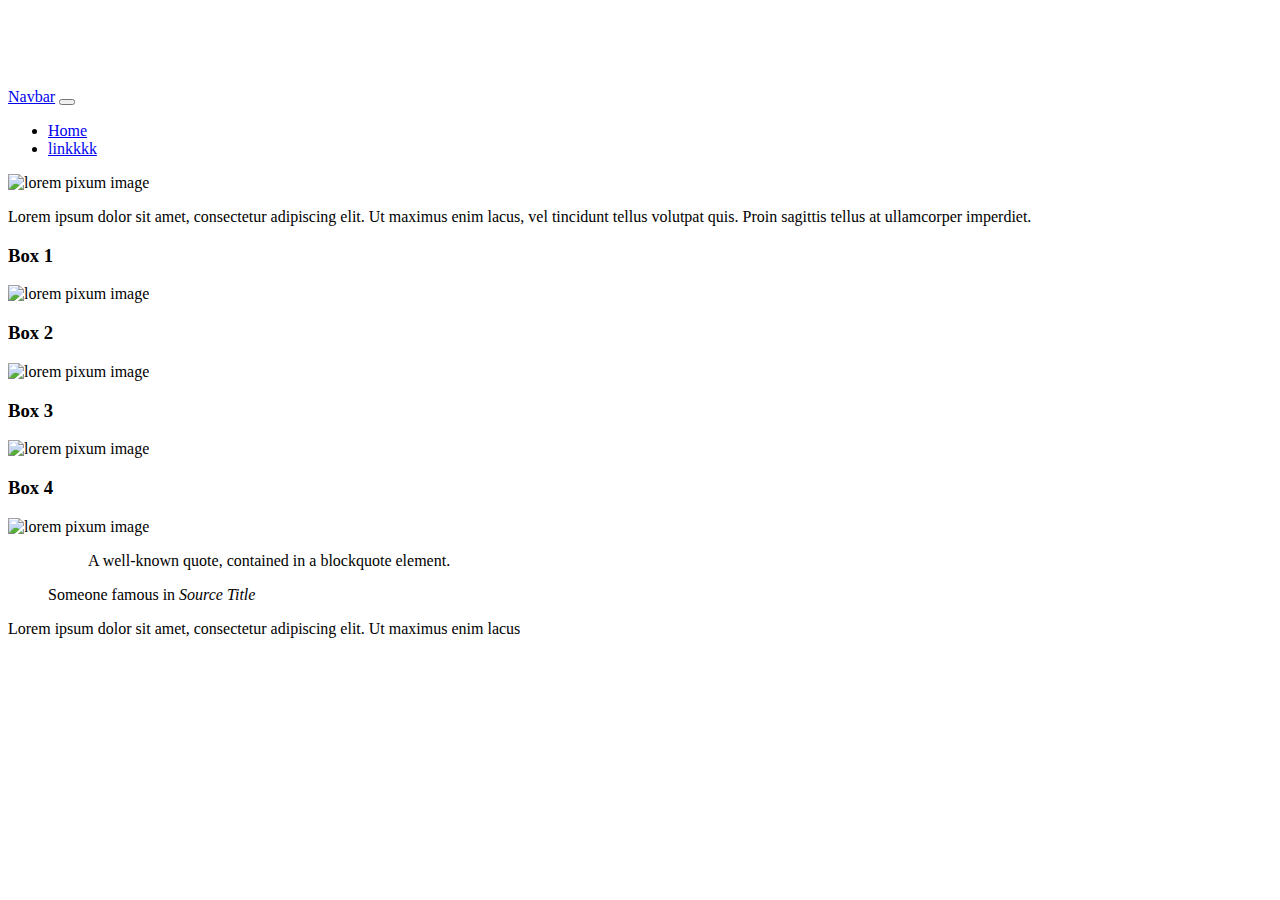
==== index.html @ 502d88e8 "chaned" ====
<!doctype html>
<html lang="en">

<head>
  <meta charset="utf-8">
  <meta name="viewport" content="width=device-width, initial-scale=1">
  <meta name="description" content="">
  <meta name="author" content="Mark Otto, Jacob Thornton, and Bootstrap contributors">
  <meta name="generator" content="Hugo 0.80.0">
  <title>Starter Template · Bootstrap v5.1.3</title>

  <!-- Bootstrap core CSS from a CDN, you will need to be online for this to work -->
 <link rel="stylesheet" href="https://cdn.jsdelivr.net/npm/bootstrap@5.1.3/dist/css/bootstrap.min.css" integrity="sha384-1BmE4kWBq78iYhFldvKuhfTAU6auU8tT94WrHftjDbrCEXSU1oBoqyl2QvZ6jIW3" crossorigin="anonymous">

    <style>
      body {
        padding: 5rem 0 7rem 0;
      }
    </style>

</head>

<body>

  <nav class="navbar navbar-expand-md navbar-dark bg-dark fixed-top">

    <!-- Nav -->
  <div class="container-fluid">

      <a class="navbar-brand" href="#">Navbar</a>
      <button class="navbar-toggler" type="button" data-bs-toggle="collapse" data-bs-target="#navbarsExampleDefault"
        aria-controls="navbarsExampleDefault" aria-expanded="false" aria-label="Toggle navigation">
        <span class="navbar-toggler-icon"></span>
      </button>

      <div class="collapse navbar-collapse" id="navbarsExampleDefault">
        <ul class="navbar-nav me-auto mb-2 mb-md-0">
          <li class="nav-item">
            <a class="nav-link active" aria-current="page" href="#">Home</a>
          </li>
          <li class="nav-item">
            <a class="nav-link active" aria-current="page" href="#">linkkkk</a>
          </li>
        </ul>
      </div>
    </div>

  </nav>

  <!-- Main -->
  <main class="container">

    <!-- Header -->
    <header class="row">
      <div class="col-12 col-md-6">
        <img src="https://picsum.photos/1280/500" alt="lorem pixum image" class="img-fluid"/>
      </div>
      <div class="col-12 col-md-6">
        <p class="pt-3">
          Lorem ipsum dolor sit amet, consectetur adipiscing elit. Ut maximus enim lacus, vel tincidunt tellus volutpat
          quis. Proin sagittis tellus at ullamcorper imperdiet.
        </p>
      </div>
    </header>

    <!-- Boxes section -->
    <section class="row">
      <div class="col-6 col-md-4 col-lg-3">
        <h3>Box 1</h3>
        <img src="https://picsum.photos/300/300?random=1" alt="lorem pixum image" class="img-fluid"/>
      </div>
      <div class="col-6 col-md-4 col-lg-3">
        <h3>Box 2</h3>
        <img src="https://picsum.photos/300/300?random=2" alt="lorem pixum image" class="img-fluid" />
      </div>
      <div class="col-6 col-md-4 col-lg-3">
        <h3>Box 3</h3>
        <img src="https://picsum.photos/300/300?random=3" alt="lorem pixum image"class="img-fluid" />
      </div>
      <div class="col-6 col-md-4 d-md-none col-lg-3 d-lg-block">
        <h3>Box 4</h3>
        <img src="https://picsum.photos/300/300?random=4" alt="lorem pixum image"class="img-fluid" />
      </div>
    </section>

    <figure class="text-center">
      <blockquote class="blockquote pt-4">
        <p>A well-known quote, contained in a blockquote element.</p>
      </blockquote>
      <figcaption class="blockquote-footer">
        Someone famous in <cite title="Source Title">Source Title</cite>
      </figcaption>
    </figure>

  </main>

  <!-- Footer -->
  <footer class="container-fluid pb-4 pt-4 fixed-bottom bg-light text-center">
    <p>Lorem ipsum dolor sit amet, consectetur adipiscing elit. Ut maximus enim lacus</p>
  </footer>

  <!-- bootstrap js bundle from a CDN, you will need to be online for this to work -->
  <script src="https://cdn.jsdelivr.net/npm/bootstrap@5.1.3/dist/js/bootstrap.min.js" integrity="sha384-QJHtvGhmr9XOIpI6YVutG+2QOK9T+ZnN4kzFN1RtK3zEFEIsxhlmWl5/YESvpZ13" crossorigin="anonymous"></script>


  
</body>

</html>
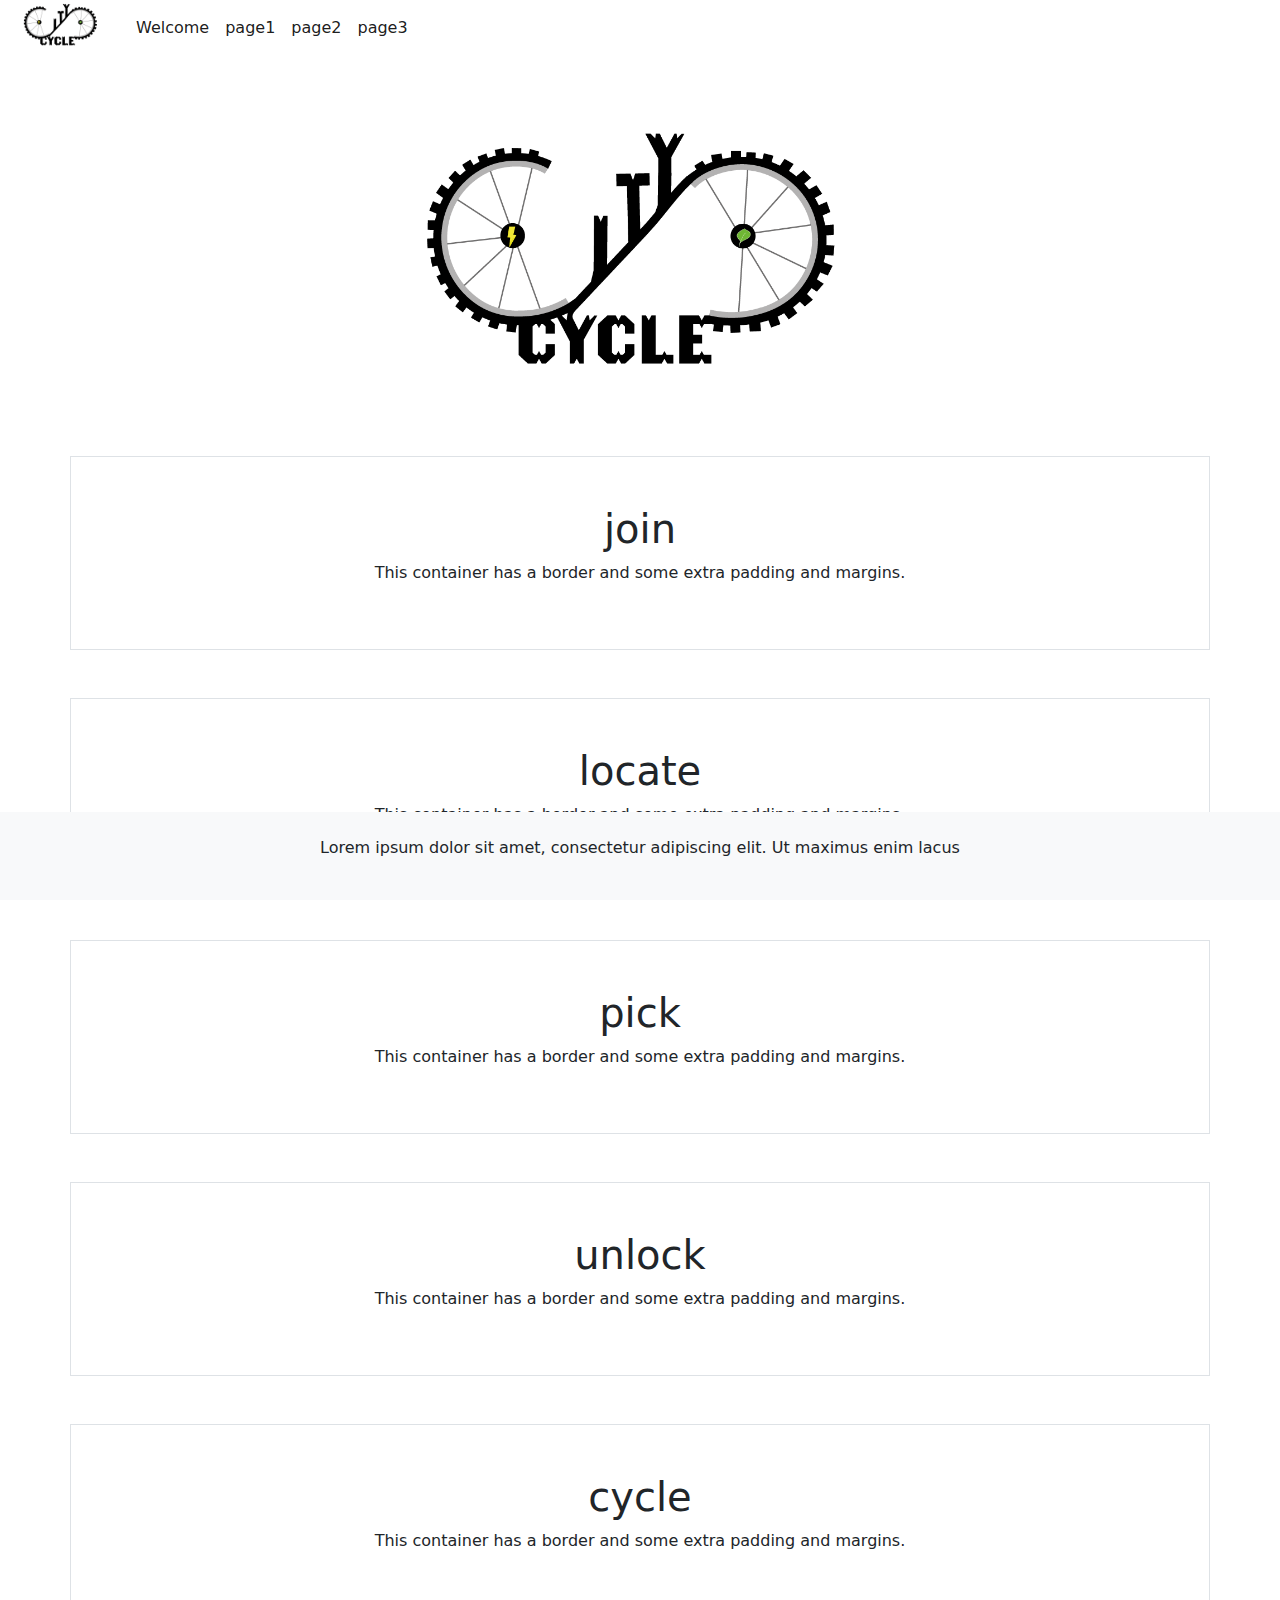
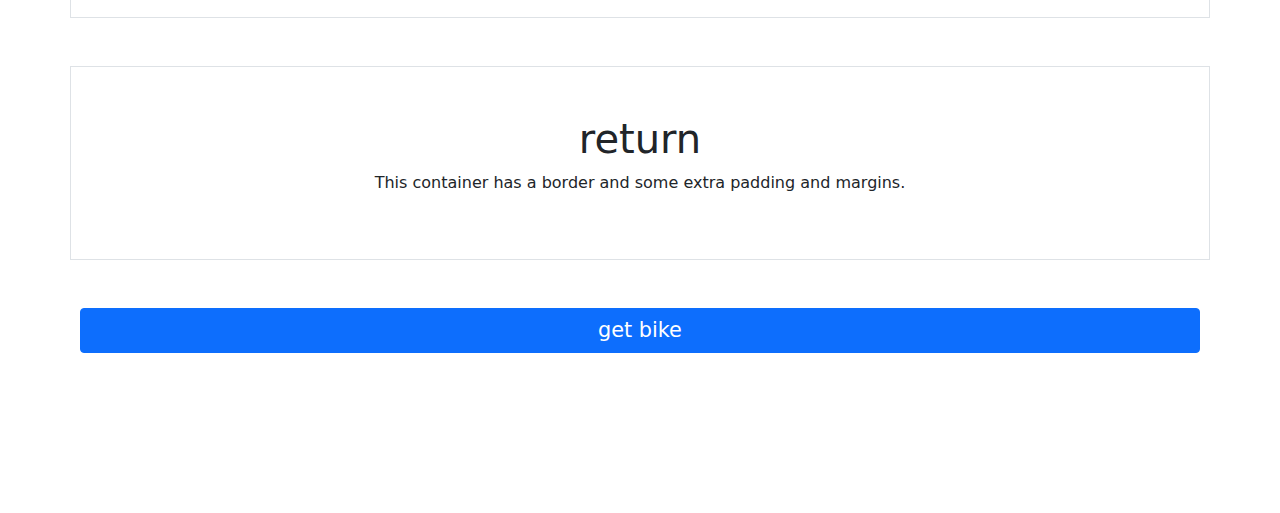
==== commit 5627d35b: "add title" ====
--- a/index.html
+++ b/index.html
@@ -4,94 +4,94 @@
 <head>
   <meta charset="utf-8">
   <meta name="viewport" content="width=device-width, initial-scale=1">
+  <link rel="stylesheet" href="styles.css" />
+  <link rel="stylesheet" href="bootstrap.css" />
+  <script src="bootstrap.js"> </script>
   <meta name="description" content="">
   <meta name="author" content="Mark Otto, Jacob Thornton, and Bootstrap contributors">
   <meta name="generator" content="Hugo 0.80.0">
-  <title>Starter Template · Bootstrap v5.1.3</title>
 
-  <!-- Bootstrap core CSS from a CDN, you will need to be online for this to work -->
- <link rel="stylesheet" href="https://cdn.jsdelivr.net/npm/bootstrap@5.1.3/dist/css/bootstrap.min.css" integrity="sha384-1BmE4kWBq78iYhFldvKuhfTAU6auU8tT94WrHftjDbrCEXSU1oBoqyl2QvZ6jIW3" crossorigin="anonymous">
-
-    <style>
-      body {
-        padding: 5rem 0 7rem 0;
-      }
-    </style>
+  <title>city cycle</title>
 
 </head>
 
 <body>
+  <header>
 
-  <nav class="navbar navbar-expand-md navbar-dark bg-dark fixed-top">
+    <nav class="navbar navbar-expand-md navbar-light bg-white  fixed-top">
 
-    <!-- Nav -->
-  <div class="container-fluid">
+      <!-- Nav -->
+      <div class="container-fluid">
 
-      <a class="navbar-brand" href="#">Navbar</a>
-      <button class="navbar-toggler" type="button" data-bs-toggle="collapse" data-bs-target="#navbarsExampleDefault"
-        aria-controls="navbarsExampleDefault" aria-expanded="false" aria-label="Toggle navigation">
-        <span class="navbar-toggler-icon"></span>
-      </button>
+        <a class="navbar-brand" href="#"><img class="logo" src="images/logo.png"></a>
+        <button class="navbar-toggler" type="button" data-bs-toggle="collapse" data-bs-target="#navbarsExampleDefault"
+          aria-controls="navbarsExampleDefault" aria-expanded="false" aria-label="Toggle navigation">
+          <span class="navbar-toggler-icon"></span>
+        </button>
 
-      <div class="collapse navbar-collapse" id="navbarsExampleDefault">
-        <ul class="navbar-nav me-auto mb-2 mb-md-0">
-          <li class="nav-item">
-            <a class="nav-link active" aria-current="page" href="#">Home</a>
-          </li>
-          <li class="nav-item">
-            <a class="nav-link active" aria-current="page" href="#">linkkkk</a>
-          </li>
-        </ul>
+        <div class="collapse navbar-collapse" id="navbarsExampleDefault">
+          <ul class="navbar-nav me-auto mb-2 mb-md-0">
+            <li class="nav-item">
+              <a class="nav-link active" aria-current="page" href="index.html">Welcome</a>
+            </li>
+            <li class="nav-item">
+              <a class="nav-link active" aria-current="page" href="page1.html">page1</a>
+            </li>
+            <li class="nav-item">
+              <a class="nav-link active" aria-current="page" href="page2.html">page2</a>
+            </li>
+            <li class="nav-item">
+              <a class="nav-link active" aria-current="page" href="page3.html">page3</a>
+            </li>
+          </ul>
+        </div>
       </div>
+
+    </nav>
+  </header>
+  <!-- Main -->
+  <main>
+
+
+
+    <div class="container">
+      <img class="logoimg" src="images/logo.png"> </img>
+    </div>
+    
+    <div class="container p-5 my-5 border">
+      <h1 class="text-center ">join</h1>
+      <p class="text-center ">This container has a border and some extra padding and margins.</p>
     </div>
 
-  </nav>
+    <div class="container p-5 my-5 border">
+      <h1 class="text-center ">locate</h1>
+      <p class="text-center ">This container has a border and some extra padding and margins.</p>
+    </div>
 
-  <!-- Main -->
-  <main class="container">
+    <div class="container p-5 my-5 border">
+      <h1 class="text-center ">pick</h1>
+      <p class="text-center ">This container has a border and some extra padding and margins.</p>
+    </div>
 
-    <!-- Header -->
-    <header class="row">
-      <div class="col-12 col-md-6">
-        <img src="https://picsum.photos/1280/500" alt="lorem pixum image" class="img-fluid"/>
-      </div>
-      <div class="col-12 col-md-6">
-        <p class="pt-3">
-          Lorem ipsum dolor sit amet, consectetur adipiscing elit. Ut maximus enim lacus, vel tincidunt tellus volutpat
-          quis. Proin sagittis tellus at ullamcorper imperdiet.
-        </p>
-      </div>
-    </header>
+    <div class="container p-5 my-5 border">
+      <h1 class="text-center ">unlock</h1>
+      <p class="text-center ">This container has a border and some extra padding and margins.</p>
+    </div>
 
-    <!-- Boxes section -->
-    <section class="row">
-      <div class="col-6 col-md-4 col-lg-3">
-        <h3>Box 1</h3>
-        <img src="https://picsum.photos/300/300?random=1" alt="lorem pixum image" class="img-fluid"/>
-      </div>
-      <div class="col-6 col-md-4 col-lg-3">
-        <h3>Box 2</h3>
-        <img src="https://picsum.photos/300/300?random=2" alt="lorem pixum image" class="img-fluid" />
-      </div>
-      <div class="col-6 col-md-4 col-lg-3">
-        <h3>Box 3</h3>
-        <img src="https://picsum.photos/300/300?random=3" alt="lorem pixum image"class="img-fluid" />
-      </div>
-      <div class="col-6 col-md-4 d-md-none col-lg-3 d-lg-block">
-        <h3>Box 4</h3>
-        <img src="https://picsum.photos/300/300?random=4" alt="lorem pixum image"class="img-fluid" />
-      </div>
-    </section>
+    <div class="container p-5 my-5 border">
+      <h1 class="text-center ">cycle</h1>
+      <p class="text-center ">This container has a border and some extra padding and margins.</p>
+    </div>
 
-    <figure class="text-center">
-      <blockquote class="blockquote pt-4">
-        <p>A well-known quote, contained in a blockquote element.</p>
-      </blockquote>
-      <figcaption class="blockquote-footer">
-        Someone famous in <cite title="Source Title">Source Title</cite>
-      </figcaption>
-    </figure>
+    <div class="container p-5 my-5 border">
+      <h1 class="text-center ">return</h1>
+      <p class="text-center ">This container has a border and some extra padding and margins.</p>
+    </div>
 
+    <!--Button-->
+    <div class=" d-grid" style="margin-right:5rem ; margin-left:5rem ;margin-bottom:10rem">
+      <a class=" btn btn-primary btn-block " href="getbike.html">get bike</a>
+    </div>
   </main>
 
   <!-- Footer -->
@@ -99,11 +99,8 @@
     <p>Lorem ipsum dolor sit amet, consectetur adipiscing elit. Ut maximus enim lacus</p>
   </footer>
 
-  <!-- bootstrap js bundle from a CDN, you will need to be online for this to work -->
-  <script src="https://cdn.jsdelivr.net/npm/bootstrap@5.1.3/dist/js/bootstrap.min.js" integrity="sha384-QJHtvGhmr9XOIpI6YVutG+2QOK9T+ZnN4kzFN1RtK3zEFEIsxhlmWl5/YESvpZ13" crossorigin="anonymous"></script>
 
 
-  
 </body>
 
-</html>
+</html>--- a/styles.css
+++ b/styles.css
@@ -0,0 +1,43 @@
+*{
+    box-sizing: border-box;
+}
+
+
+.center-vert {
+    display:flex;
+    align-items:center;
+    justify-content: center;
+   
+}
+.logo {
+   
+    width: 100px;
+    margin-bottom: -40px;
+    margin-top: -40px;
+
+}
+
+
+.tittle {
+    width: 20rem;
+    align-items: center;
+    justify-content:top;
+}
+
+.logoimg {
+   width: 50%;
+   height:auto;
+   display:block;
+   margin-left:auto;
+   margin-right:auto;
+  margin-bottom: -150px;
+   
+  
+}
+
+@media screen and (max-width:900px) {
+    .logoimg {
+        width: 100%;
+    }
+    
+}
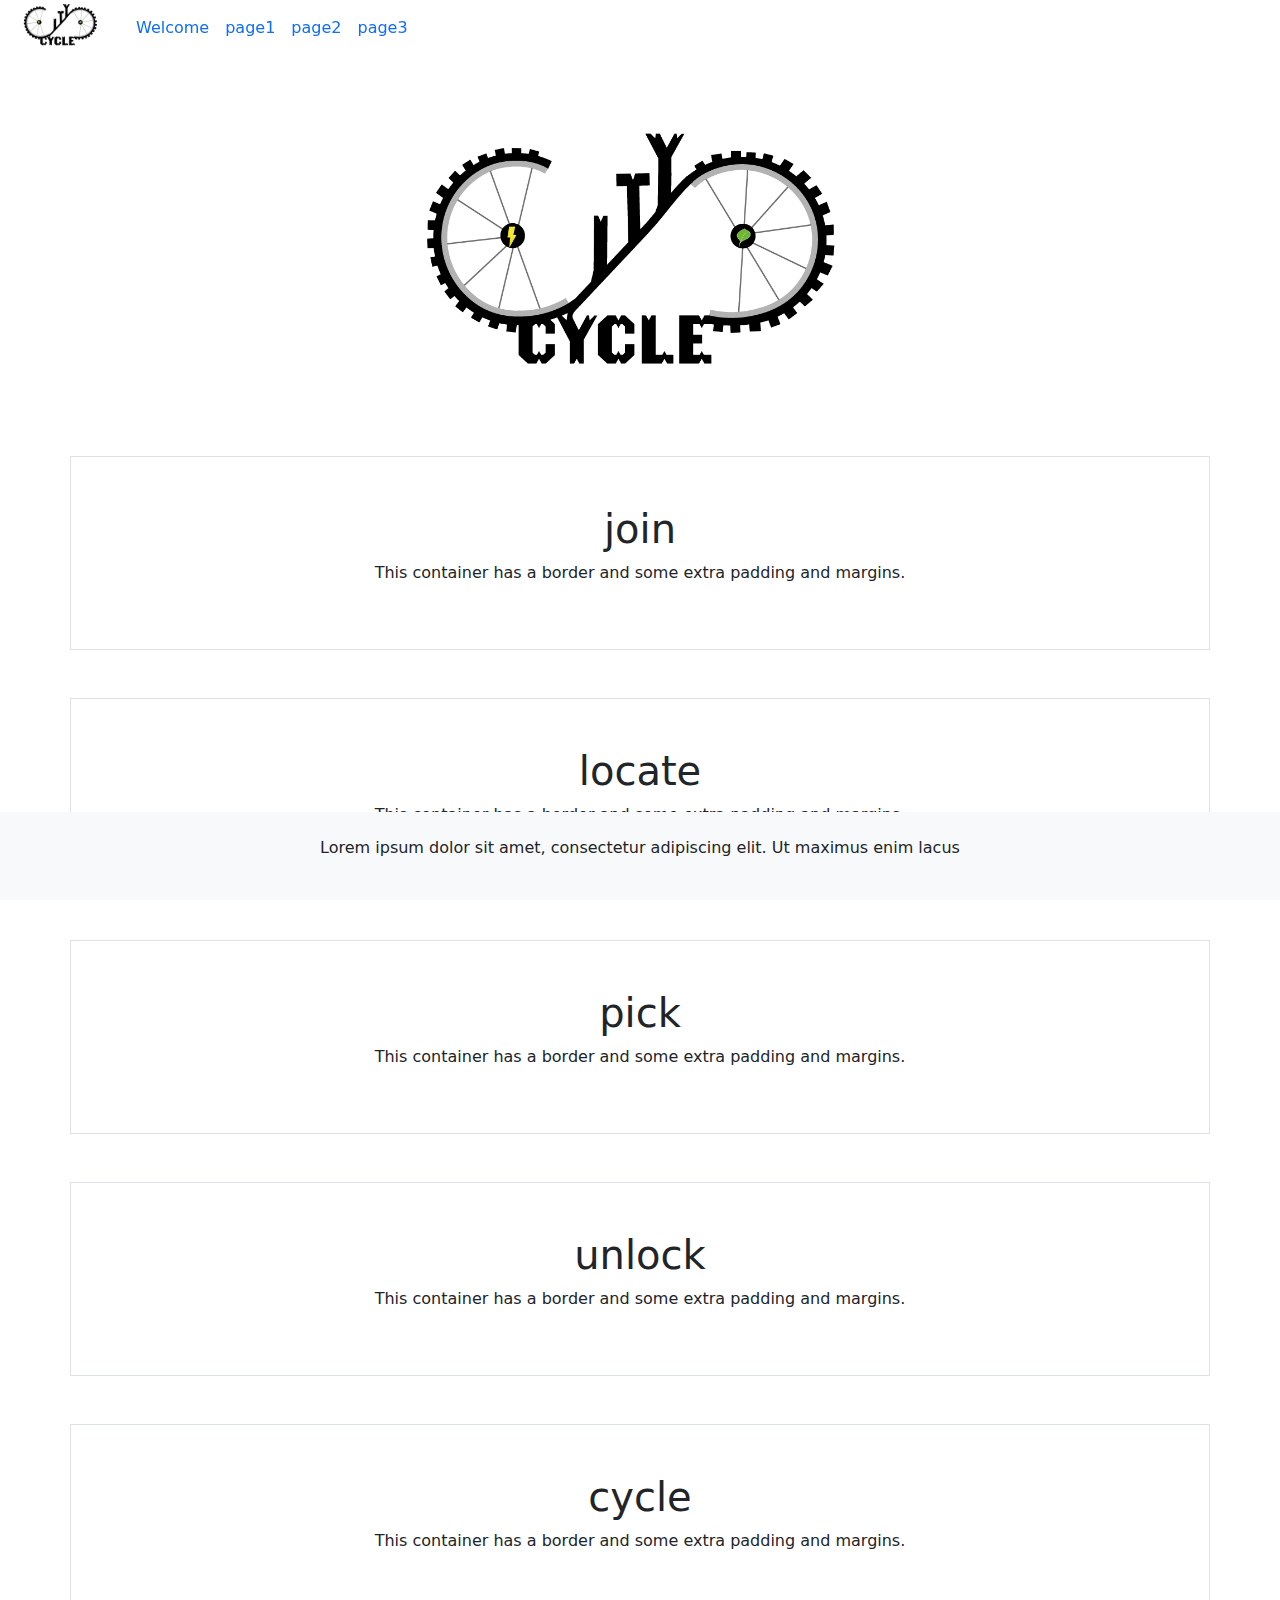
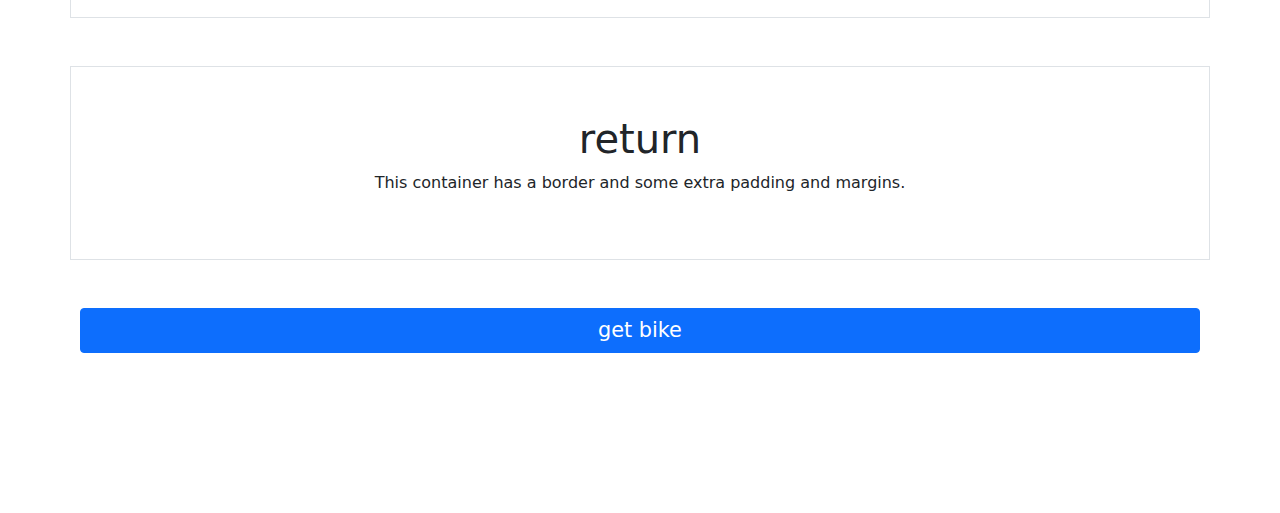
==== commit 755444f1: "jh" ====
--- a/index.html
+++ b/index.html
@@ -18,7 +18,7 @@
 <body>
   <header>
 
-    <nav class="navbar navbar-expand-md navbar-light bg-white  fixed-top">
+    <nav class="navbar navbar-expand-md navbar-dak bg-white  fixed-top">
 
       <!-- Nav -->
       <div class="container-fluid">
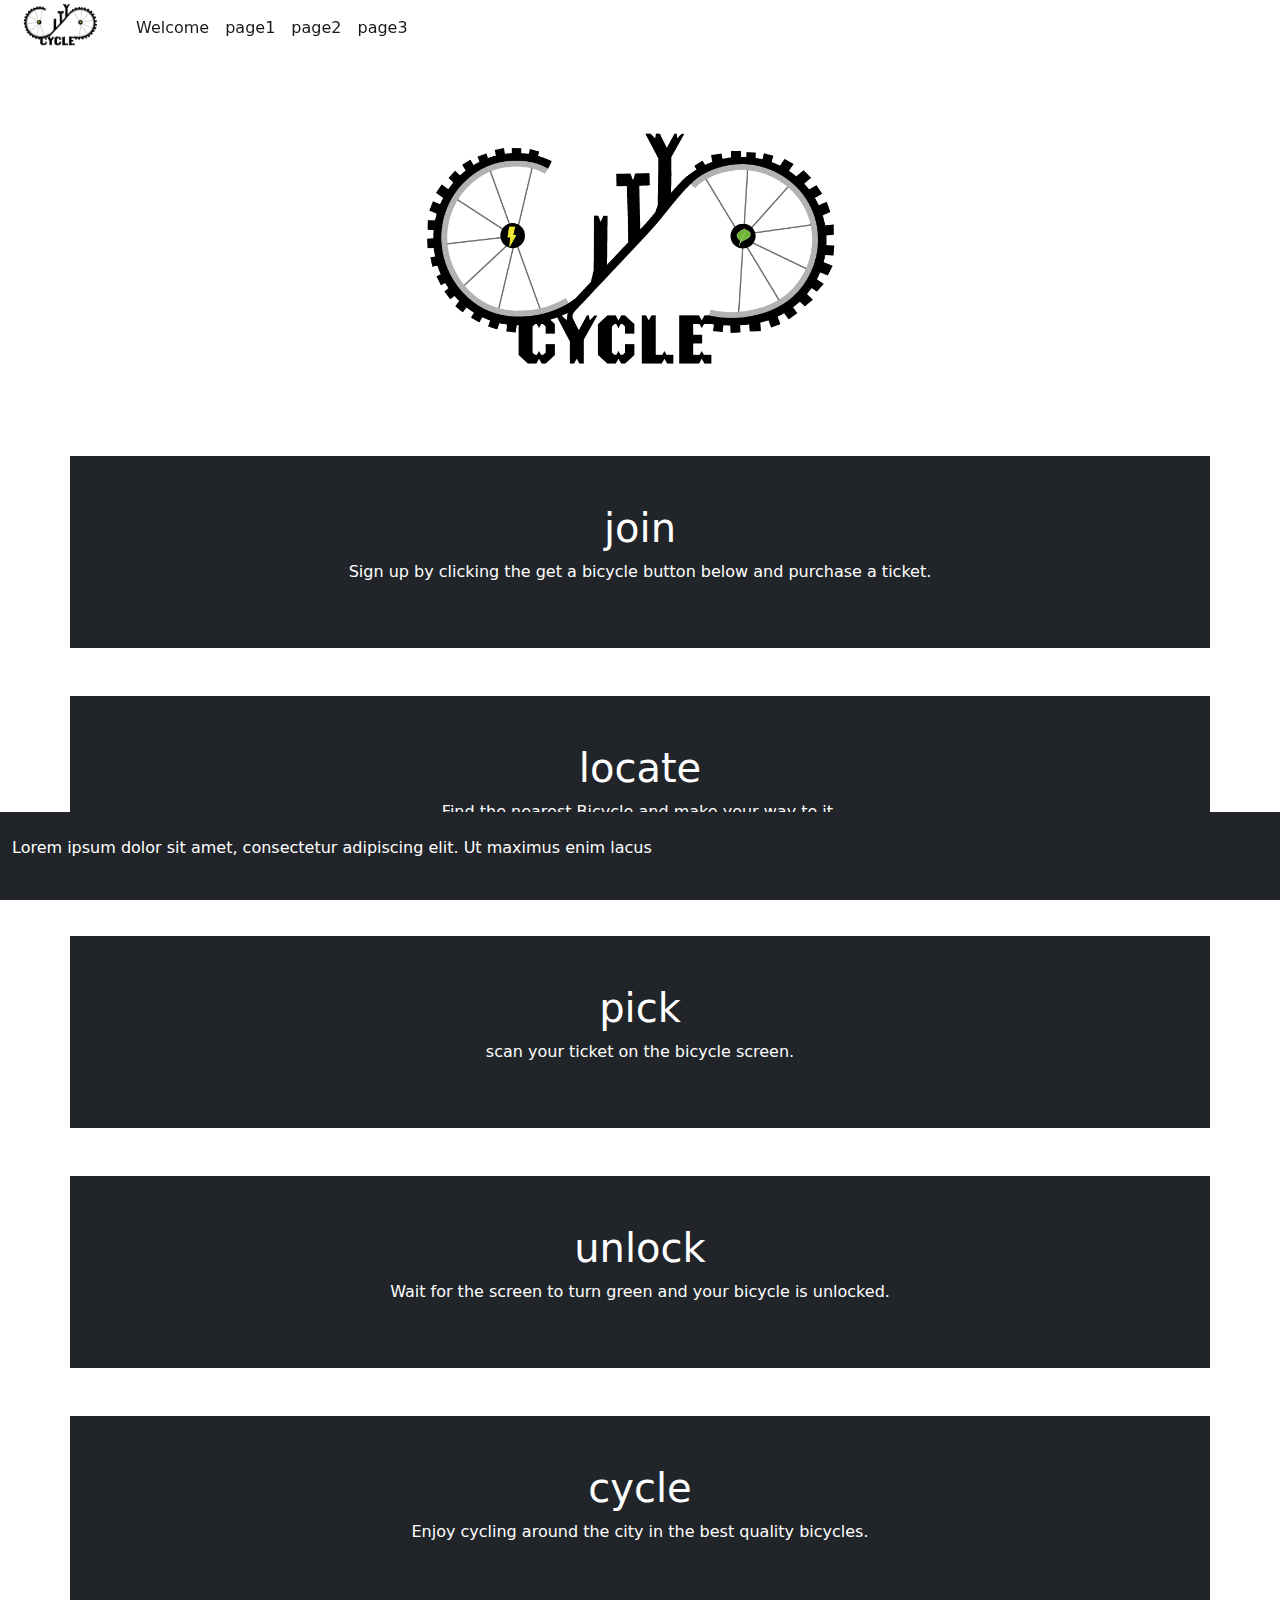
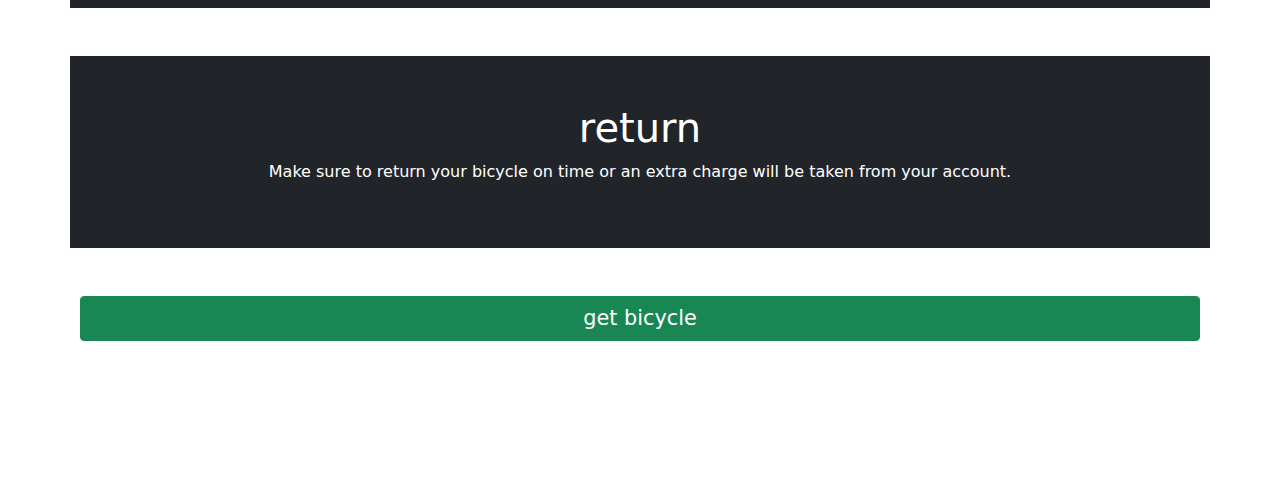
==== commit 2da1d89e: "nav bar opacity" ====
--- a/index.html
+++ b/index.html
@@ -17,36 +17,33 @@
 
 <body>
   <header>
+    <nav class="navbar navbar-expand-md navbar-light bg-white fixed-top">
+<!--nav--->
+    <div class="container-fluid">
 
-    <nav class="navbar navbar-expand-md navbar-dak bg-white  fixed-top">
+      <a class="navbar-brand" href="#"><img class="logo" src="images/logo.png"></a>
+      <button class="navbar-toggler" type="button" data-bs-toggle="collapse" data-bs-target="#navbarsExampleDefault"
+        aria-controls="navbarsExampleDefault" aria-expanded="false" aria-label="Toggle navigation">
+        <span class="navbar-toggler-icon"></span>
+      </button>
 
-      <!-- Nav -->
-      <div class="container-fluid">
-
-        <a class="navbar-brand" href="#"><img class="logo" src="images/logo.png"></a>
-        <button class="navbar-toggler" type="button" data-bs-toggle="collapse" data-bs-target="#navbarsExampleDefault"
-          aria-controls="navbarsExampleDefault" aria-expanded="false" aria-label="Toggle navigation">
-          <span class="navbar-toggler-icon"></span>
-        </button>
-
-        <div class="collapse navbar-collapse" id="navbarsExampleDefault">
-          <ul class="navbar-nav me-auto mb-2 mb-md-0">
-            <li class="nav-item">
-              <a class="nav-link active" aria-current="page" href="index.html">Welcome</a>
-            </li>
-            <li class="nav-item">
-              <a class="nav-link active" aria-current="page" href="page1.html">page1</a>
-            </li>
-            <li class="nav-item">
-              <a class="nav-link active" aria-current="page" href="page2.html">page2</a>
-            </li>
-            <li class="nav-item">
-              <a class="nav-link active" aria-current="page" href="page3.html">page3</a>
-            </li>
-          </ul>
-        </div>
+      <div class="collapse navbar-collapse" id="navbarsExampleDefault">
+        <ul class="navbar-nav me-auto mb-2 mb-md-0">
+          <li class="nav-item">
+            <a class="nav-link active" aria-current="page" href="index.html">Welcome</a>
+          </li>
+          <li class="nav-item">
+            <a class="nav-link active" aria-current="page" href="page1.html">page1</a>
+          </li>
+          <li class="nav-item">
+            <a class="nav-link active" aria-current="page" href="page2.html">page2</a>
+          </li>
+          <li class="nav-item">
+            <a class="nav-link active" aria-current="page" href="page3.html">page3</a>
+          </li>
+        </ul>
       </div>
-
+    </div>
     </nav>
   </header>
   <!-- Main -->
@@ -54,48 +51,48 @@
 
 
 
-    <div class="container">
+    <div class="container ">
       <img class="logoimg" src="images/logo.png"> </img>
     </div>
     
-    <div class="container p-5 my-5 border">
+    <div class="container bg-dark  p-5 my-5 text-white">
       <h1 class="text-center ">join</h1>
-      <p class="text-center ">This container has a border and some extra padding and margins.</p>
+      <p class="text-center ">Sign up by clicking the get a bicycle button below and purchase a ticket.</p>
     </div>
 
-    <div class="container p-5 my-5 border">
+    <div class="container bg-dark  p-5 my-5 text-white">
       <h1 class="text-center ">locate</h1>
-      <p class="text-center ">This container has a border and some extra padding and margins.</p>
+      <p class="text-center ">Find the nearest Bicycle and make your way to it.</p>
     </div>
 
-    <div class="container p-5 my-5 border">
+    <div class="container bg-dark  p-5 my-5 text-white">
       <h1 class="text-center ">pick</h1>
-      <p class="text-center ">This container has a border and some extra padding and margins.</p>
+      <p class="text-center ">scan your ticket on the bicycle screen.</p>
     </div>
 
-    <div class="container p-5 my-5 border">
+    <div class="container bg-dark  p-5 my-5 text-white">
       <h1 class="text-center ">unlock</h1>
-      <p class="text-center ">This container has a border and some extra padding and margins.</p>
+      <p class="text-center ">Wait for the screen to turn green and your bicycle is unlocked.</p>
     </div>
 
-    <div class="container p-5 my-5 border">
+    <div class="container bg-dark  p-5 my-5 text-white">
       <h1 class="text-center ">cycle</h1>
-      <p class="text-center ">This container has a border and some extra padding and margins.</p>
+      <p class="text-center ">Enjoy cycling around the city in the best quality bicycles.</p>
     </div>
 
-    <div class="container p-5 my-5 border">
+    <div class="container bg-dark  p-5 my-5 text-white">
       <h1 class="text-center ">return</h1>
-      <p class="text-center ">This container has a border and some extra padding and margins.</p>
+      <p class="text-center ">Make sure to return your bicycle on time or an extra charge will be taken from your account.</p>
     </div>
 
     <!--Button-->
     <div class=" d-grid" style="margin-right:5rem ; margin-left:5rem ;margin-bottom:10rem">
-      <a class=" btn btn-primary btn-block " href="getbike.html">get bike</a>
+      <a class=" btn btn-success btn-block " href="getbike.html">get bicycle</a>
     </div>
   </main>
 
   <!-- Footer -->
-  <footer class="container-fluid pb-4 pt-4 fixed-bottom bg-light text-center">
+  <footer class="container-fluid pb-4 pt-4 fixed-bottom bg-dark text-white">
     <p>Lorem ipsum dolor sit amet, consectetur adipiscing elit. Ut maximus enim lacus</p>
   </footer>
 
--- a/styles.css
+++ b/styles.css
@@ -32,7 +32,15 @@
    margin-right:auto;
   margin-bottom: -150px;
    
-  
+}
+
+.p1img {
+    display:flex;
+    align-items:center;
+    justify-content: center;
+    margin-left:100px;
+    margin-right:100px;
+   
 }
 
 @media screen and (max-width:900px) {
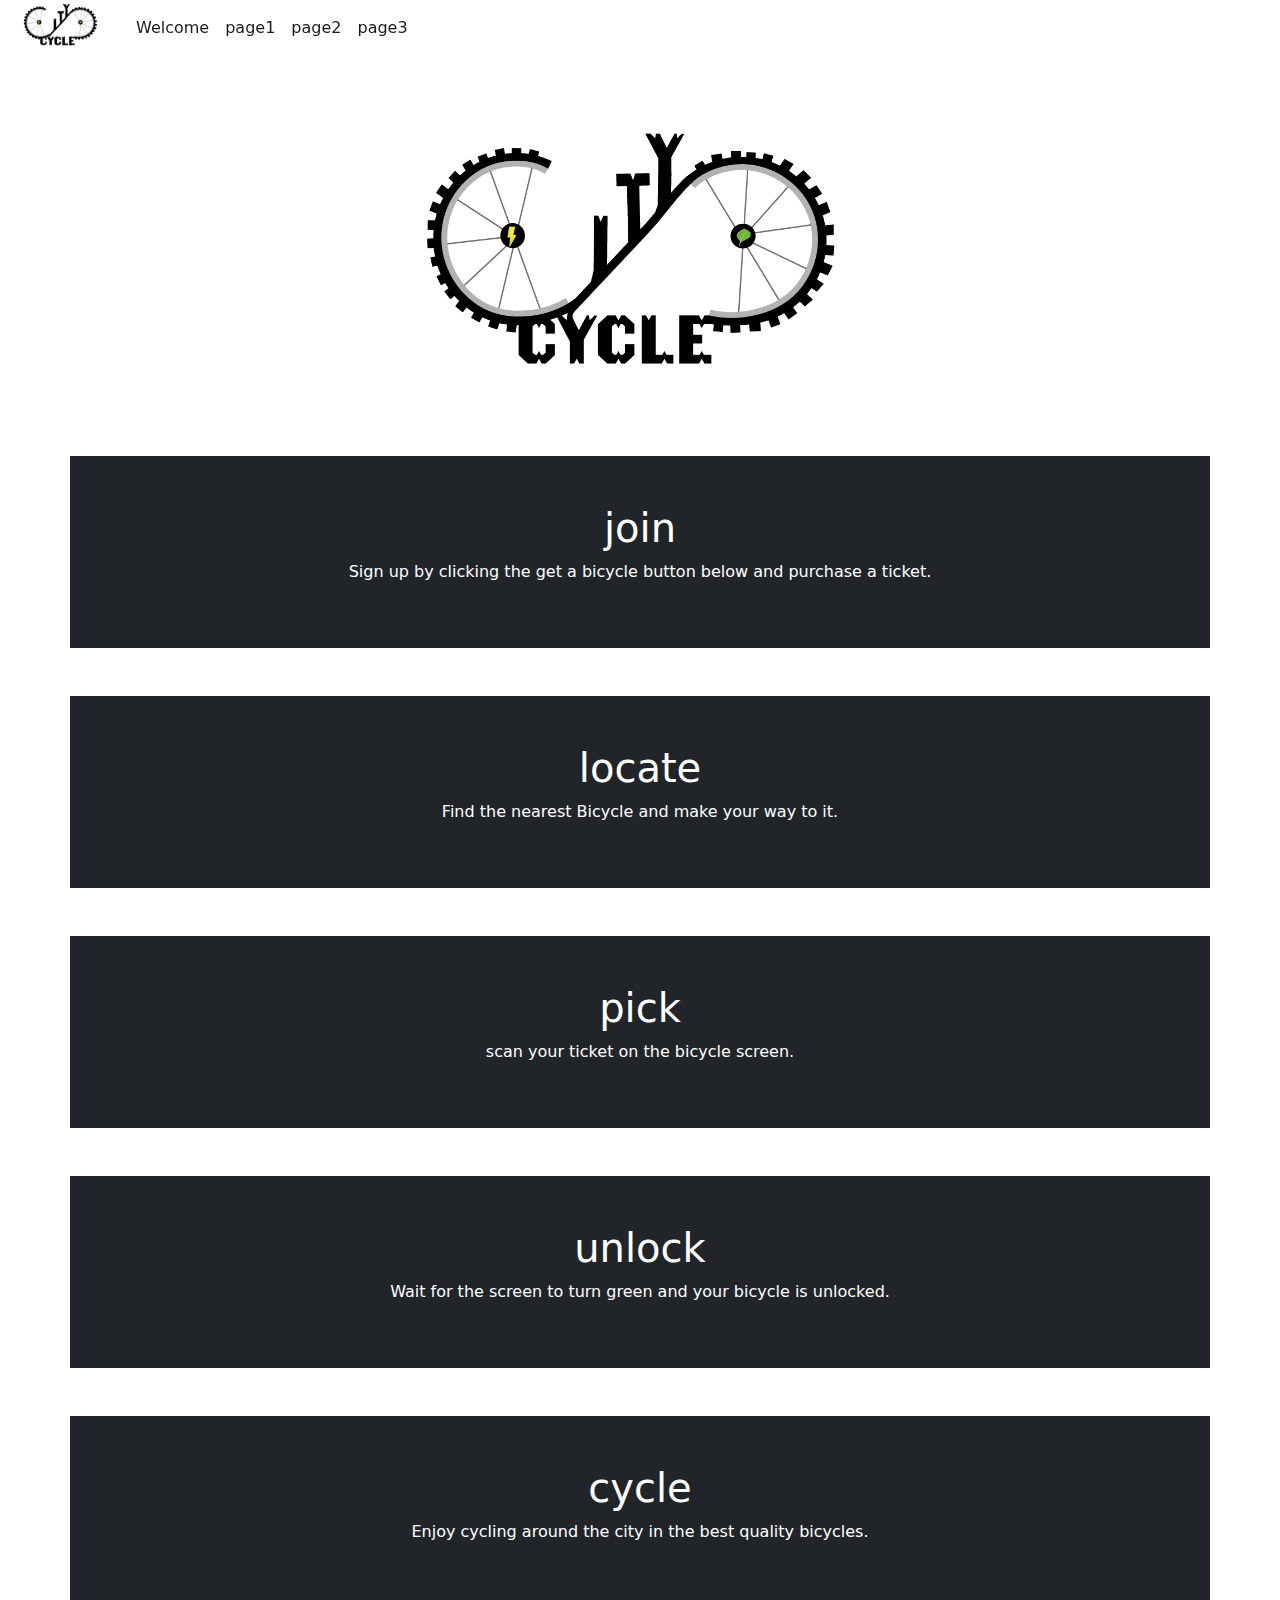
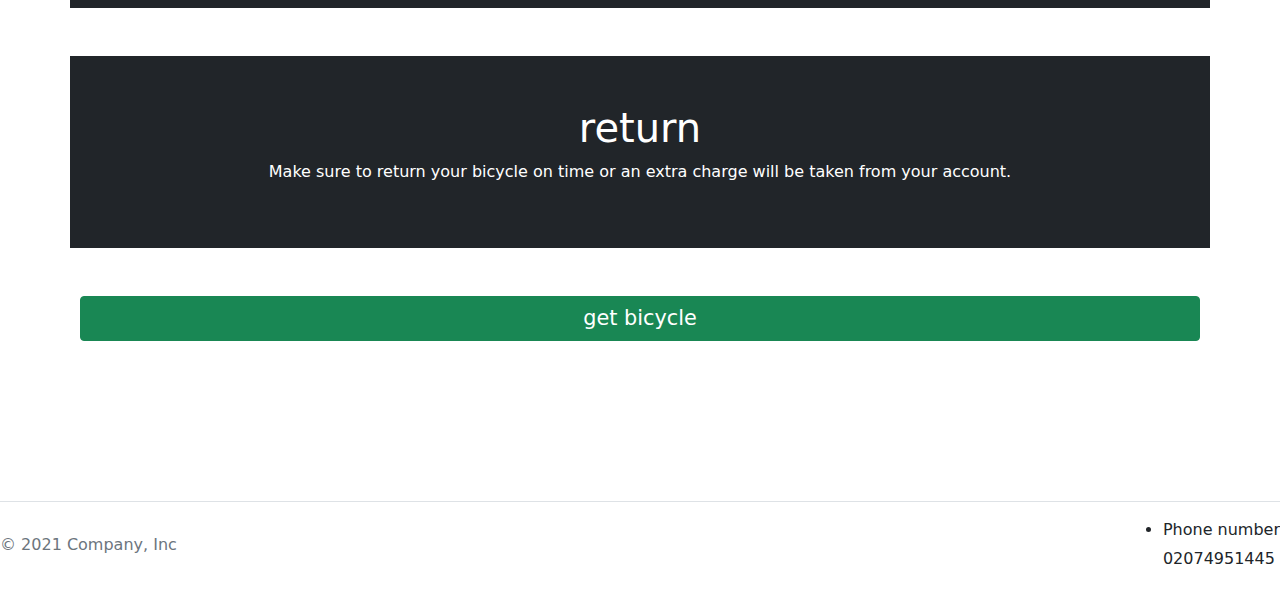
==== commit 9140fa4d: "change" ====
--- a/index.html
+++ b/index.html
@@ -92,8 +92,23 @@
   </main>
 
   <!-- Footer -->
-  <footer class="container-fluid pb-4 pt-4 fixed-bottom bg-dark text-white">
-    <p>Lorem ipsum dolor sit amet, consectetur adipiscing elit. Ut maximus enim lacus</p>
+  
+  <footer class="d-flex flex-wrap justify-content-between align-items-center py-3 my-4 border-top">
+    <p class="col-md-4 mb-0 text-muted">© 2021 Company, Inc</p>
+
+    <a href="/" class="col-md-4 d-flex align-items-center justify-content-center mb-3 mb-md-0 me-md-auto link-dark text-decoration-none">
+      <svg class="bi me-2" width="40" height="32"><use xlink:href="#bootstrap"></use></svg>
+    </a>
+    
+    
+    <li>
+      <h6>Phone number</h6>
+      <span>02074951445</span>
+    </li>
+    
+      
+    
+    
   </footer>
 
 
--- a/styles.css
+++ b/styles.css
@@ -47,5 +47,26 @@
     .logoimg {
         width: 100%;
     }
+
     
 }
+
+.card-txt {
+   text-align:left;
+   padding-bottom: 4rem;
+
+}
+.card-text {
+    text-align:left;
+    padding-bottom: 1rem;
+ 
+ }
+ .lm{
+     text-align: center;
+ }
+ .T {
+    text-align: center;
+ }
+
+
+
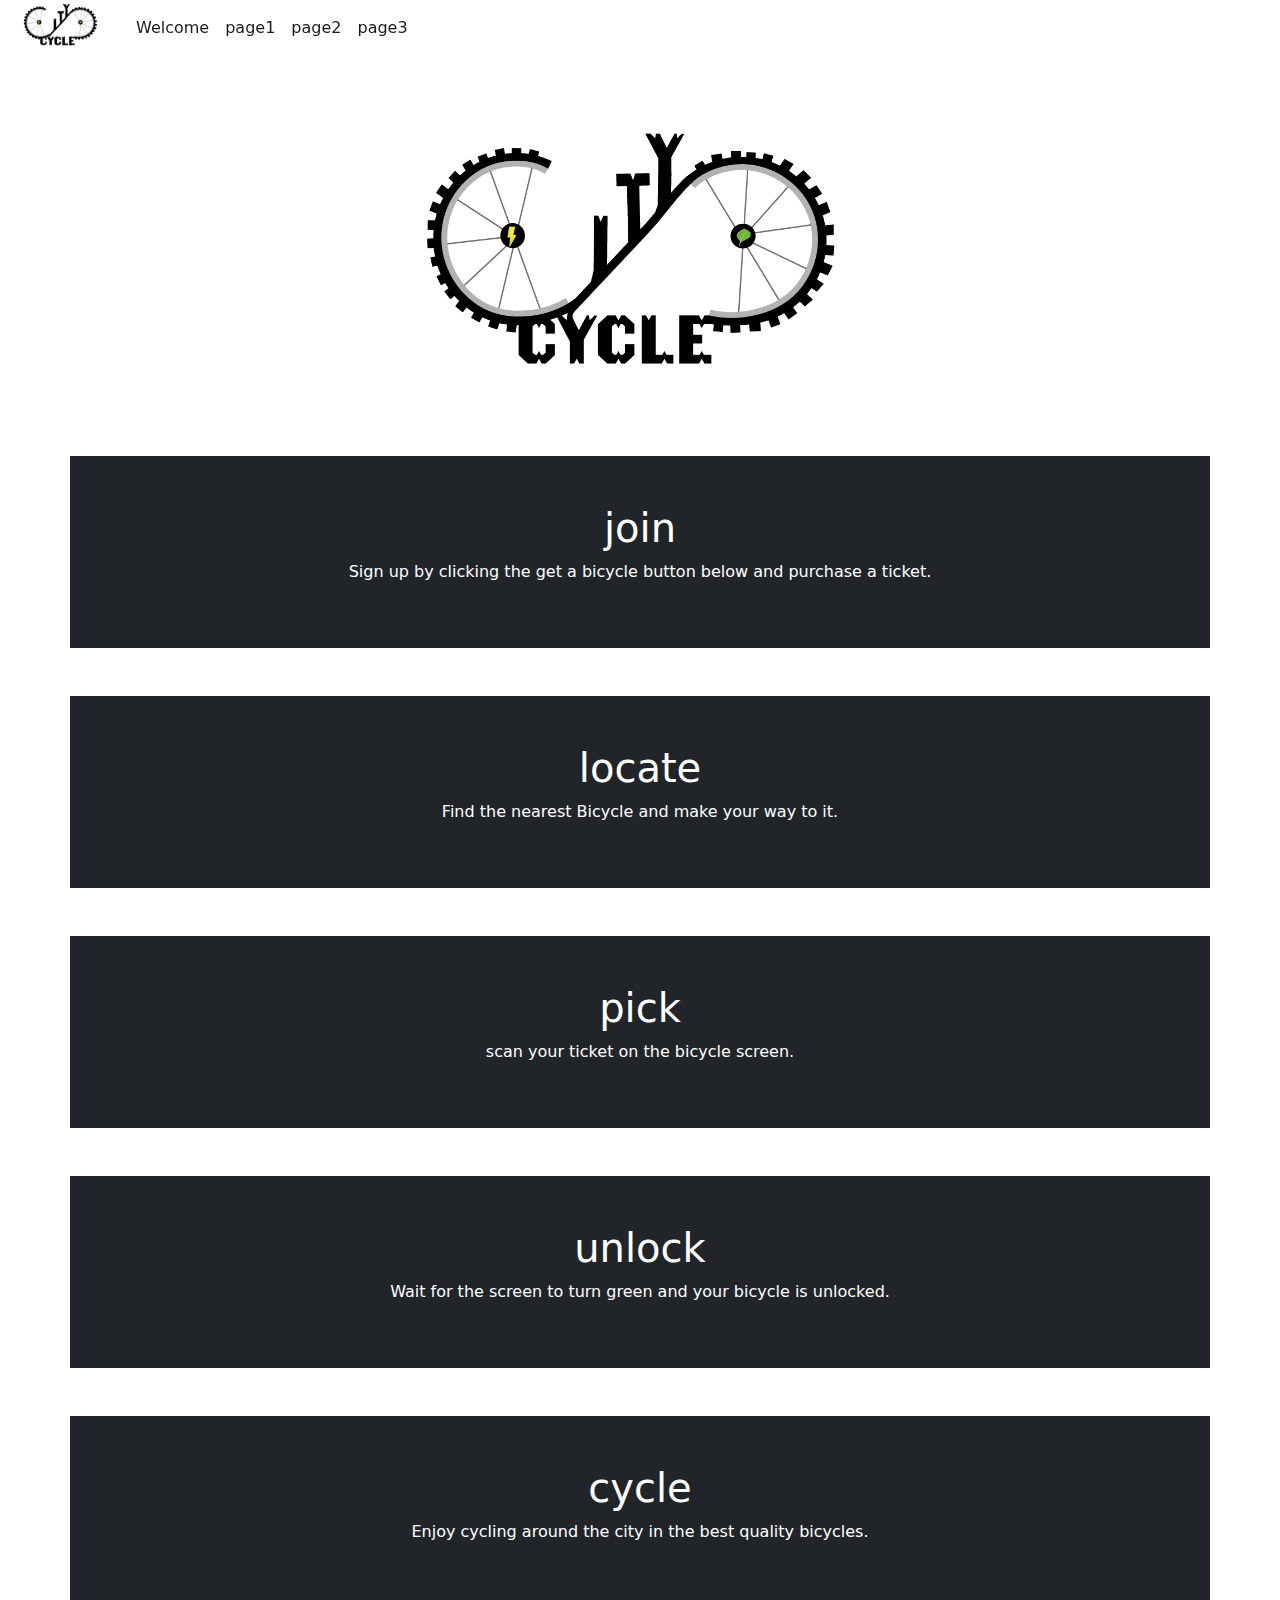
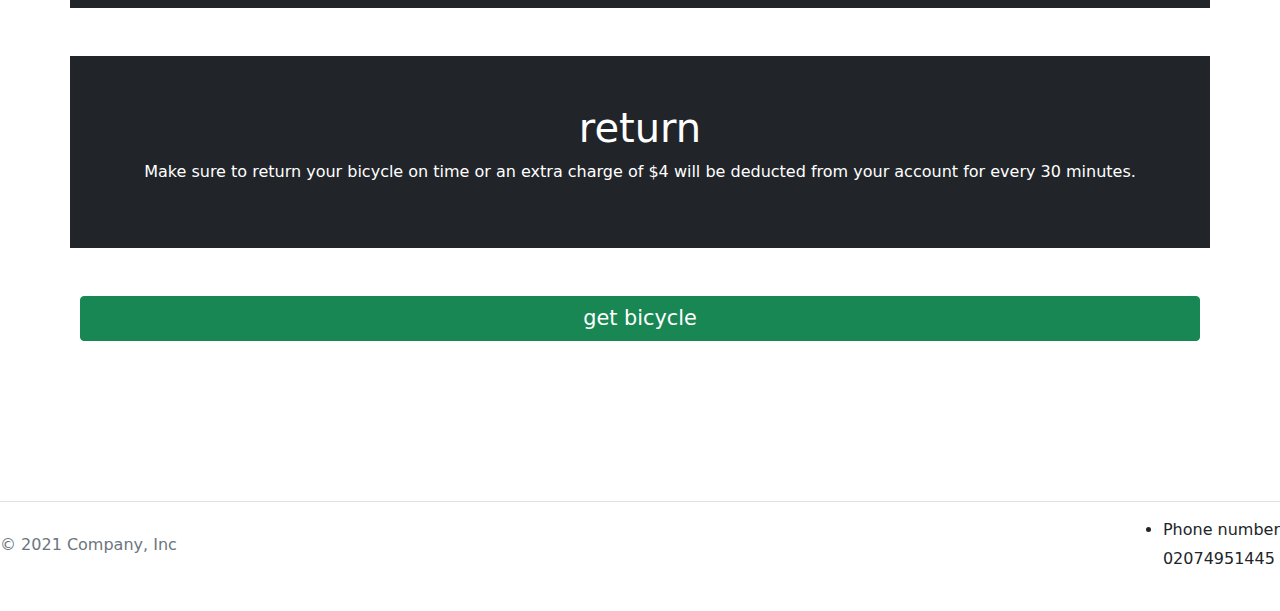
==== commit 9595fcd1: "dummy map" ====
--- a/index.html
+++ b/index.html
@@ -82,7 +82,7 @@
 
     <div class="container bg-dark  p-5 my-5 text-white">
       <h1 class="text-center ">return</h1>
-      <p class="text-center ">Make sure to return your bicycle on time or an extra charge will be taken from your account.</p>
+      <p class="text-center ">Make sure to return your bicycle on time or an extra charge of $4 will be deducted from your account for every 30 minutes.</p>
     </div>
 
     <!--Button-->
--- a/styles.css
+++ b/styles.css
@@ -9,6 +9,16 @@
     justify-content: center;
    
 }
+
+.center-horiz {
+    margin: 0;
+    position: absolute;
+    left: 50%;
+    margin-top: 1%;
+    -ms-transform: translate(-50%, -50%);
+    transform: translate(-50%, -50%);
+  }
+
 .logo {
    
     width: 100px;
@@ -61,10 +71,16 @@
     padding-bottom: 1rem;
  
  }
+ .card-t {
+    text-align:center;
+    padding-bottom: 1rem;
+ 
+ }
  .lm{
      text-align: center;
  }
  .T {
+     margin-top: 7%;
     text-align: center;
  }
 
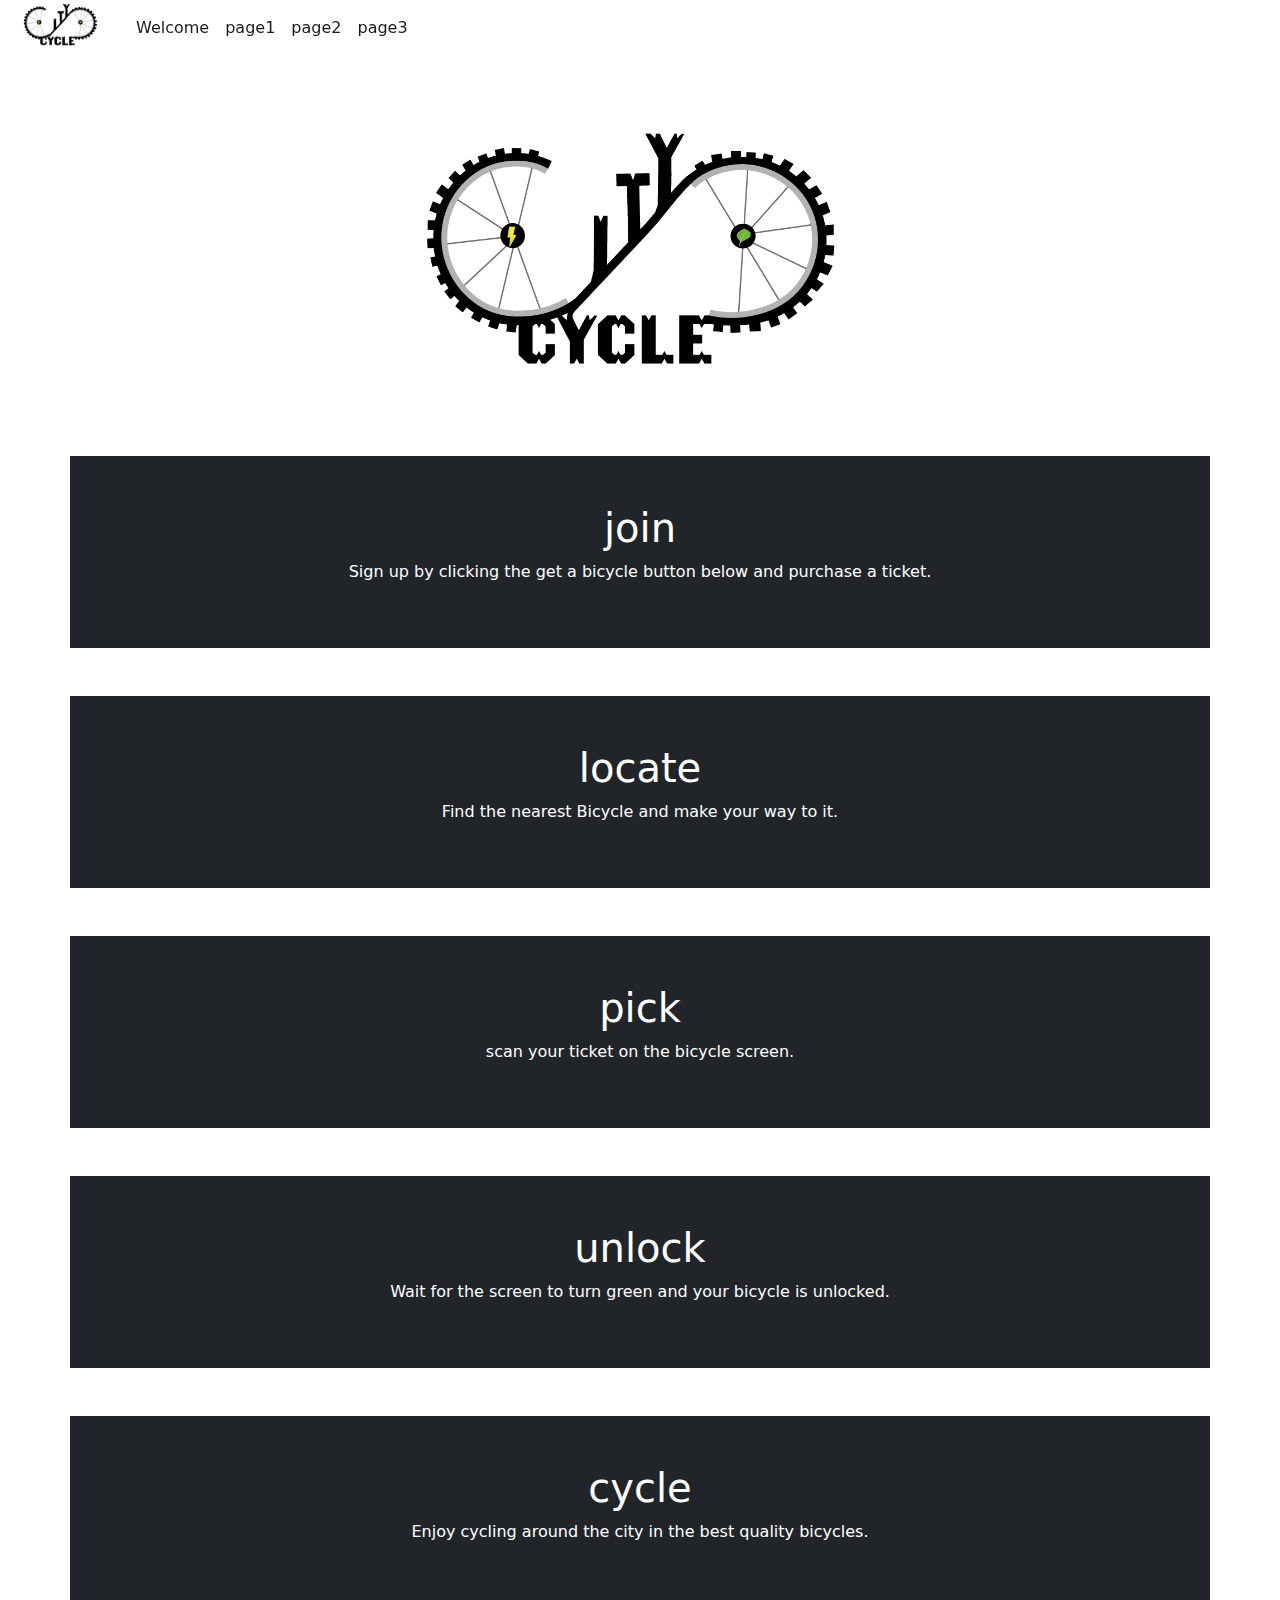
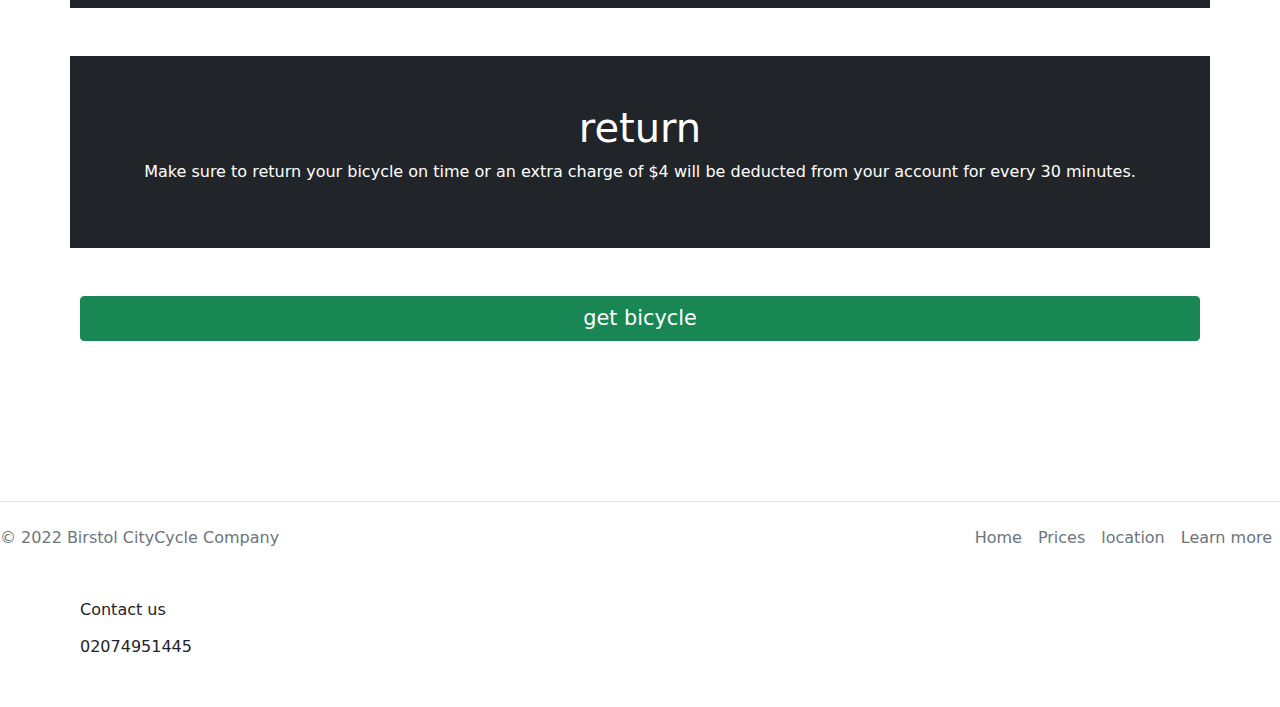
==== commit 3549c5b9: "changes files" ====
--- a/index.html
+++ b/index.html
@@ -92,19 +92,27 @@
   </main>
 
   <!-- Footer -->
-  
   <footer class="d-flex flex-wrap justify-content-between align-items-center py-3 my-4 border-top">
-    <p class="col-md-4 mb-0 text-muted">© 2021 Company, Inc</p>
+    <p class="col-md-4 mb-0 text-muted">© 2022 Birstol CityCycle Company</p>
 
     <a href="/" class="col-md-4 d-flex align-items-center justify-content-center mb-3 mb-md-0 me-md-auto link-dark text-decoration-none">
       <svg class="bi me-2" width="40" height="32"><use xlink:href="#bootstrap"></use></svg>
     </a>
+
+    <ul class="nav col-md-4 justify-content-end">
+      <li class="nav-item"><a href="index.html" class="nav-link px-2 text-muted">Home</a></li>
+      <li class="nav-item"><a href="page1.html" class="nav-link px-2 text-muted">Prices</a></li>
+      <li class="nav-item"><a href="page2.html" class="nav-link px-2 text-muted">location</a></li>
+      <li class="nav-item"><a href="page3.html" class="nav-link px-2 text-muted">Learn more</a></li>
+  </footer>
+   
+    </a>
     
-    
-    <li>
-      <h6>Phone number</h6>
-      <span>02074951445</span>
+   <li>
+      <h6 class=" d-grid" style="margin-right:5rem ; margin-left:5rem ;margin-bottom:1rem">Contact us </h6>
+      <span class=" d-grid" style="margin-right:5rem ; margin-left:5rem ;margin-bottom:3rem">02074951445</span>
     </li>
+   
     
       
     
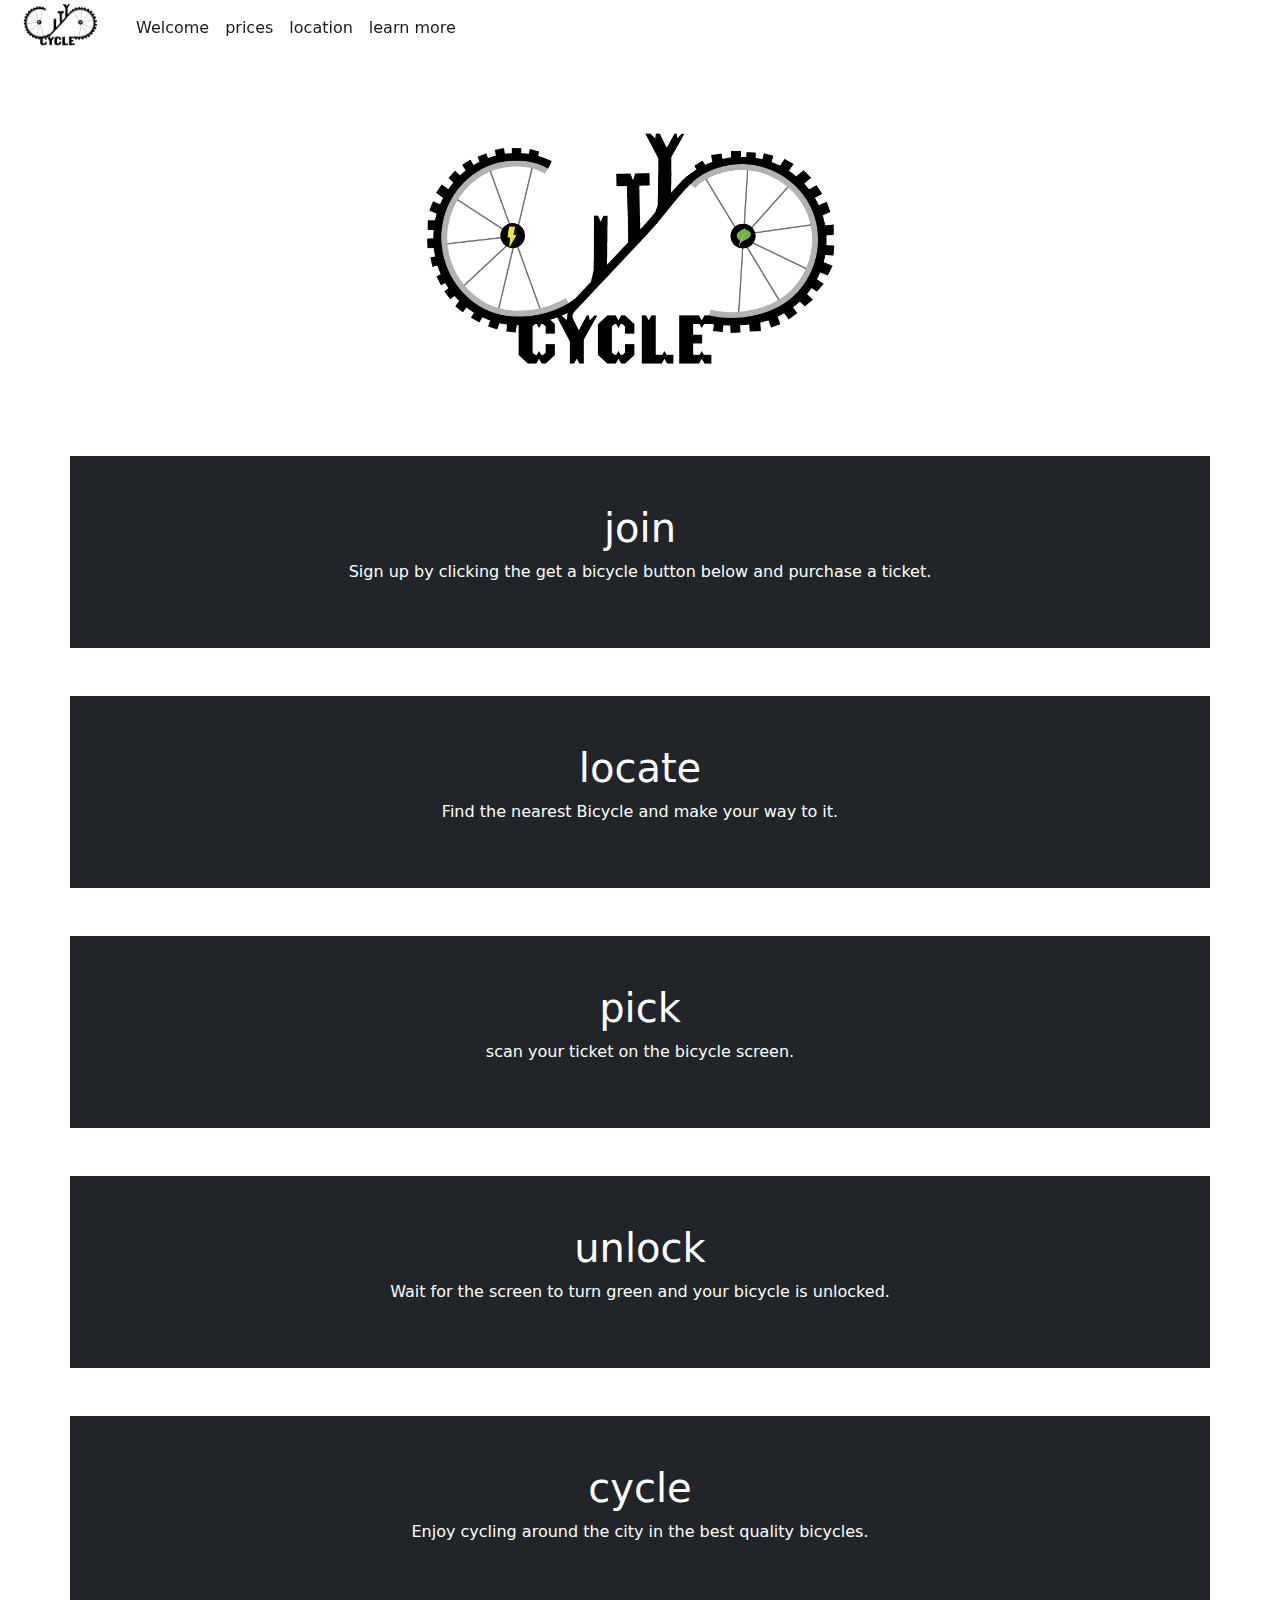
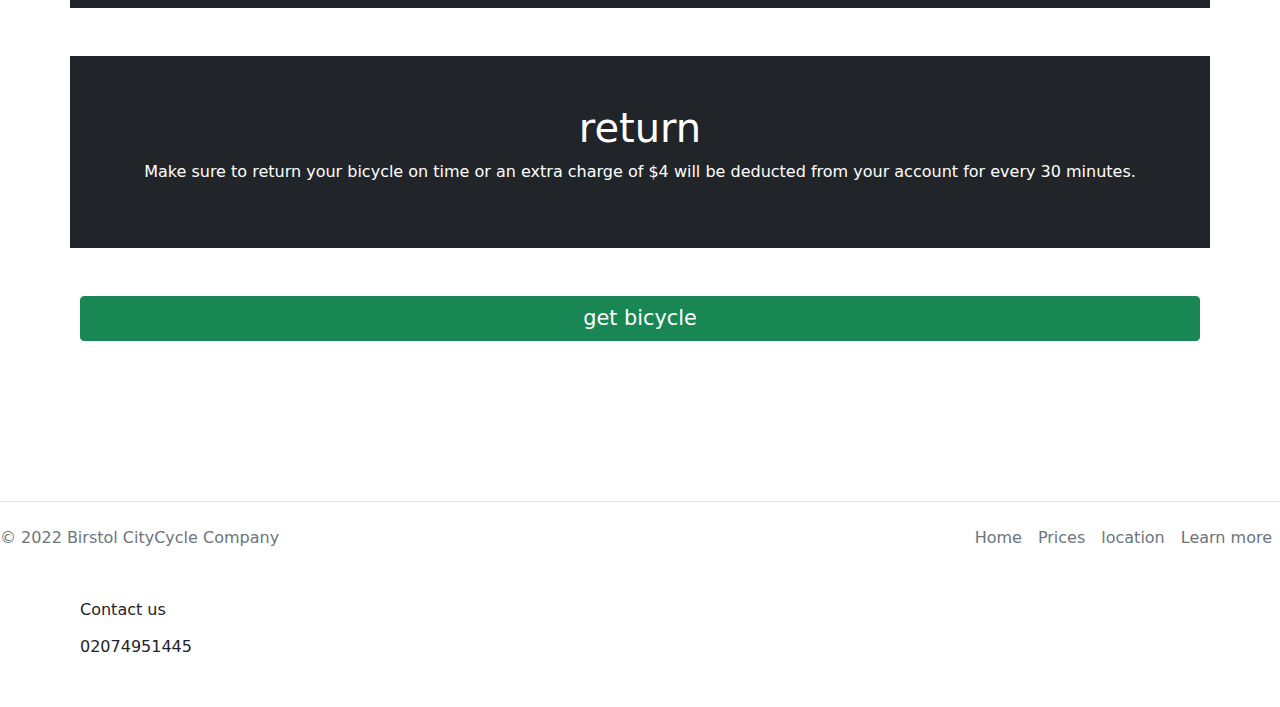
==== commit ad799e02: "added carsoel" ====
--- a/index.html
+++ b/index.html
@@ -33,13 +33,13 @@
             <a class="nav-link active" aria-current="page" href="index.html">Welcome</a>
           </li>
           <li class="nav-item">
-            <a class="nav-link active" aria-current="page" href="page1.html">page1</a>
+            <a class="nav-link active" aria-current="page" href="prices.html">prices</a>
           </li>
           <li class="nav-item">
-            <a class="nav-link active" aria-current="page" href="page2.html">page2</a>
+            <a class="nav-link active" aria-current="page" href="location.html">location</a>
           </li>
           <li class="nav-item">
-            <a class="nav-link active" aria-current="page" href="page3.html">page3</a>
+            <a class="nav-link active" aria-current="page" href="learnmore.html">learn more</a>
           </li>
         </ul>
       </div>
@@ -87,7 +87,7 @@
 
     <!--Button-->
     <div class=" d-grid" style="margin-right:5rem ; margin-left:5rem ;margin-bottom:10rem">
-      <a class=" btn btn-success btn-block " href="getbike.html">get bicycle</a>
+      <a class=" btn btn-success btn-block " href="form.html">get bicycle</a>
     </div>
   </main>
 
@@ -101,9 +101,9 @@
 
     <ul class="nav col-md-4 justify-content-end">
       <li class="nav-item"><a href="index.html" class="nav-link px-2 text-muted">Home</a></li>
-      <li class="nav-item"><a href="page1.html" class="nav-link px-2 text-muted">Prices</a></li>
-      <li class="nav-item"><a href="page2.html" class="nav-link px-2 text-muted">location</a></li>
-      <li class="nav-item"><a href="page3.html" class="nav-link px-2 text-muted">Learn more</a></li>
+      <li class="nav-item"><a href="prices.html" class="nav-link px-2 text-muted">Prices</a></li>
+      <li class="nav-item"><a href="location.html" class="nav-link px-2 text-muted">location</a></li>
+      <li class="nav-item"><a href="learnmore.html" class="nav-link px-2 text-muted">Learn more</a></li>
   </footer>
    
     </a>
